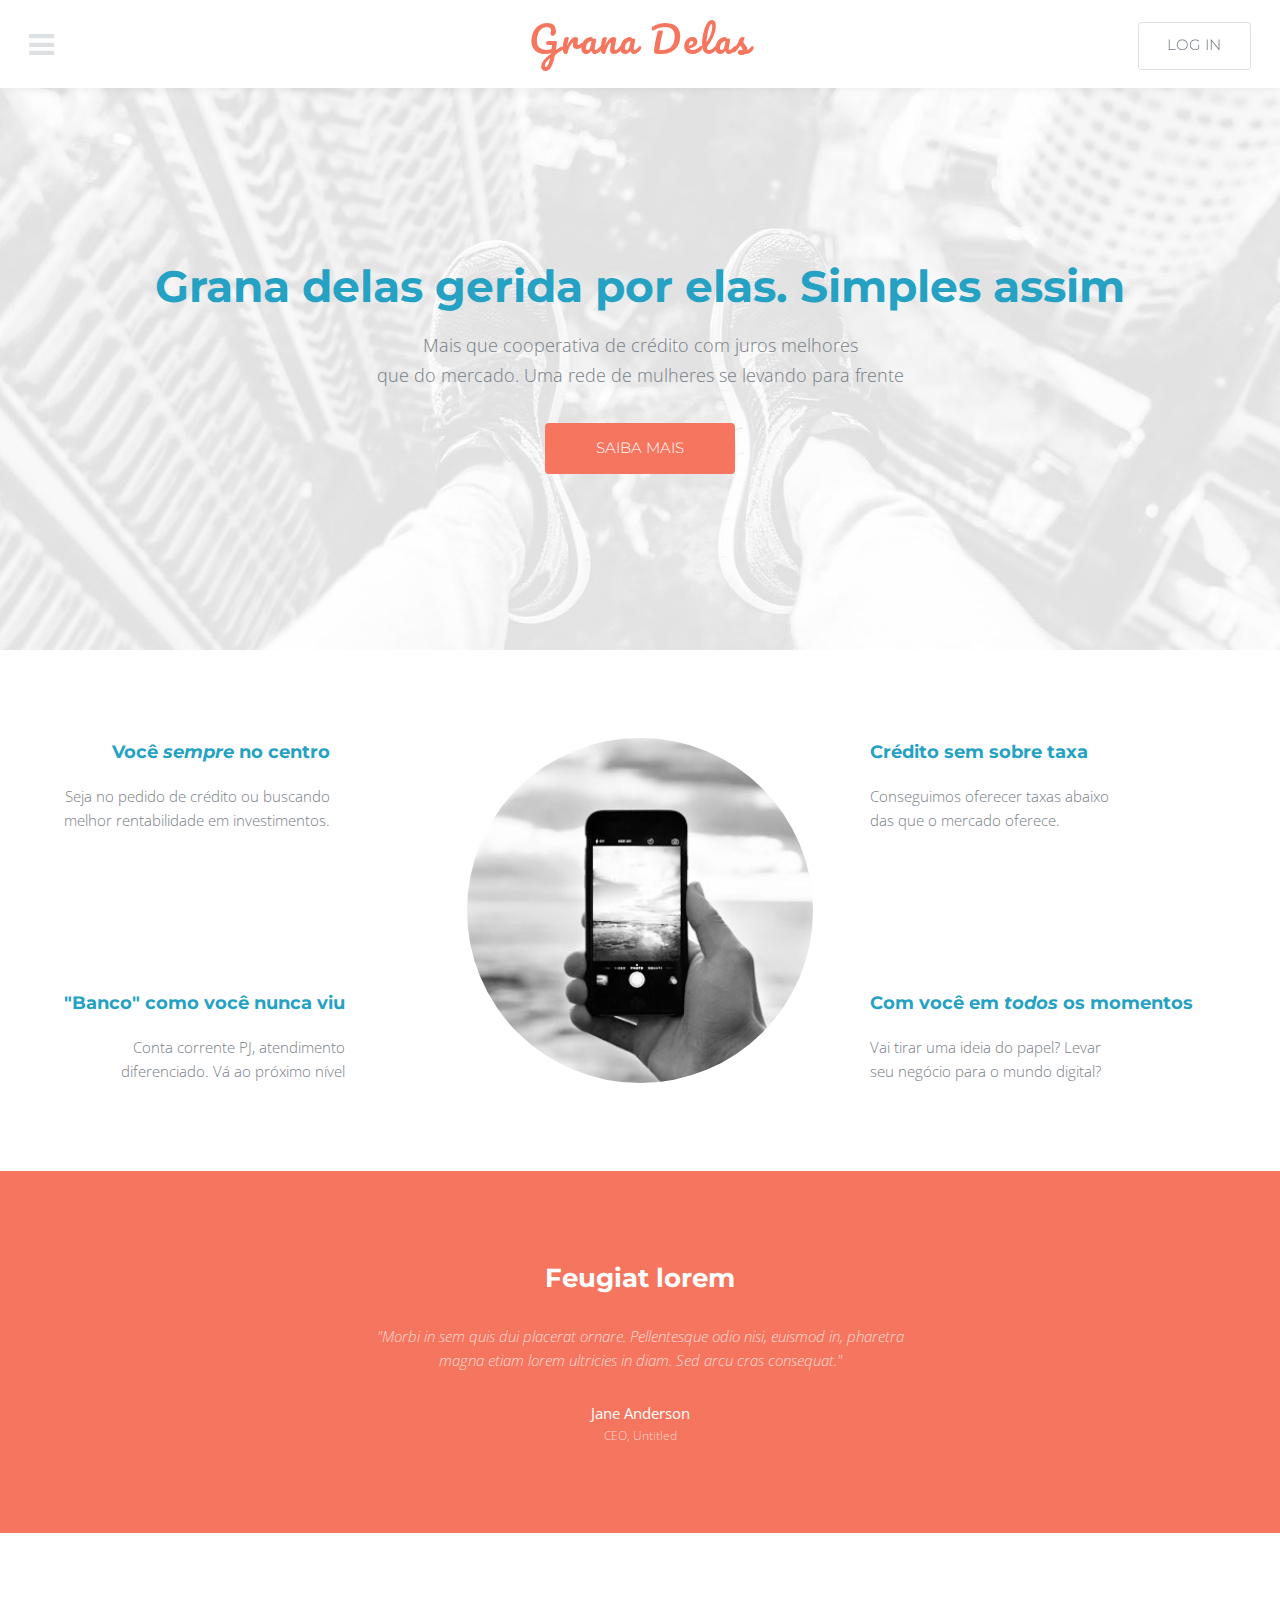
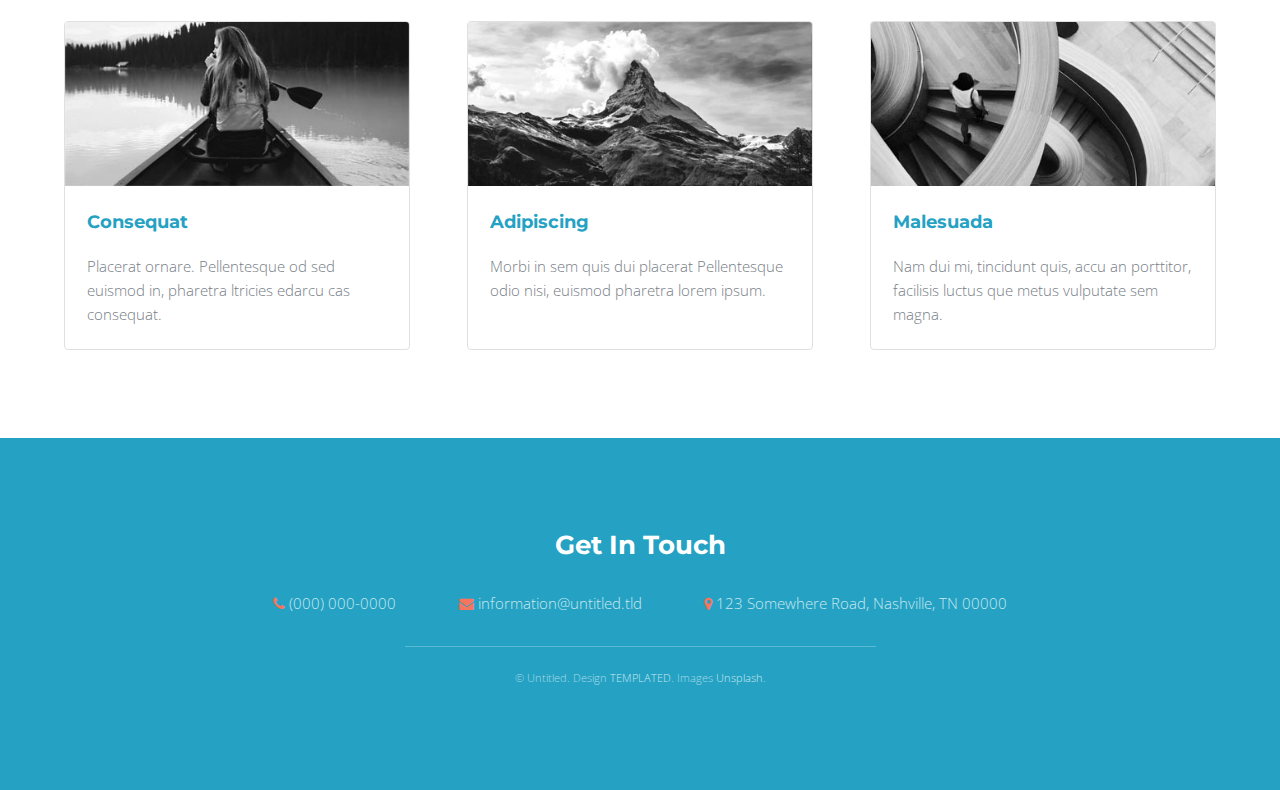
==== mega-hack-woman/index.html @ 1f2a8c7c "uup" ====
<!DOCTYPE HTML>
<!--
	Intensify by TEMPLATED
	templated.co @templatedco
	Released for free under the Creative Commons Attribution 3.0 license (templated.co/license)
-->
<html>
	<head>
		<title>Intensify by TEMPLATED</title>
		<meta charset="utf-8" />
		<meta name="viewport" content="width=device-width, initial-scale=1" />
		<link rel="stylesheet" href="assets/css/main.css" />
	</head>
	<body>

		<!-- Header -->
			<header id="header">
				<nav class="left">
					<a href="#menu"><span>Menu</span></a>
				</nav>
				<a href="index.html" class="logo">Grana Delas</a>
				<nav class="right">
					<a href="#" class="button alt">Log in</a>
				</nav>
			</header>

		<!-- Menu -->
			<nav id="menu">
				<ul class="links">
					<li><a href="index.html">Home</a></li>
					<li><a href="generic.html">Generic</a></li>
					<li><a href="elements.html">Elements</a></li>
				</ul>
				<ul class="actions vertical">
					<li><a href="#" class="button fit">Login</a></li>
				</ul>
			</nav>

		<!-- Banner -->
			<section id="banner">
				<div class="content">
					<h1>Grana delas gerida por elas. Simples assim</h1>
					<p>Mais que cooperativa de crédito com juros melhores<br />que do mercado. Uma rede de mulheres se levando para frente</p>
					<ul class="actions">
						<li><a href="#one" class="button scrolly">Saiba Mais</a></li>
					</ul>
				</div>
			</section>

		<!-- One -->
			<section id="one" class="wrapper">
				<div class="inner flex flex-3">
					<div class="flex-item left">
						<div>
							<h3>Você <i>sempre</i> no centro</h3>
							<p>Seja no pedido de crédito ou buscando<br />melhor rentabilidade em investimentos.</p>
						</div>
						<div>
							<h3>"Banco" como você nunca viu</h3>
							<p>Conta corrente PJ, atendimento  <br />diferenciado. Vá ao próximo nível</p>
						</div>
					</div>
					<div class="flex-item image fit round">
						<img src="images/pic01.jpg" alt="" />
					</div>
					<div class="flex-item right">
						<div>
							<h3>Crédito sem sobre taxa</h3>
							<p>Conseguimos oferecer taxas abaixo<br /> das que o mercado oferece.</p>
						</div>
						<div>
							<h3>Com você em <i>todos</i> os momentos</h3>
							<p>Vai tirar uma ideia do papel? Levar<br />seu negócio para o mundo digital?</p>
						</div>
					</div>
				</div>
			</section>

		<!-- Two -->
			<section id="two" class="wrapper style1 special">
				<div class="inner">
					<h2>Feugiat lorem</h2>
					<figure>
					    <blockquote>
					        "Morbi in sem quis dui placerat ornare. Pellentesque odio nisi, euismod in, pharetra<br /> magna etiam lorem ultricies in diam. Sed arcu cras consequat."
					    </blockquote>
					    <footer>
					        <cite class="author">Jane Anderson</cite>
					        <cite class="company">CEO, Untitled</cite>
					    </footer>
					</figure>
				</div>
			</section>

		<!-- Three -->
			<section id="three" class="wrapper">
				<div class="inner flex flex-3">
					<div class="flex-item box">
						<div class="image fit">
							<img src="images/pic02.jpg" alt="" />
						</div>
						<div class="content">
							<h3>Consequat</h3>
							<p>Placerat ornare. Pellentesque od sed euismod in, pharetra ltricies edarcu cas consequat.</p>
						</div>
					</div>
					<div class="flex-item box">
						<div class="image fit">
							<img src="images/pic03.jpg" alt="" />
						</div>
						<div class="content">
							<h3>Adipiscing</h3>
							<p>Morbi in sem quis dui placerat Pellentesque odio nisi, euismod pharetra lorem ipsum.</p>
						</div>
					</div>
					<div class="flex-item box">
						<div class="image fit">
							<img src="images/pic04.jpg" alt="" />
						</div>
						<div class="content">
							<h3>Malesuada</h3>
							<p>Nam dui mi, tincidunt quis, accu an porttitor, facilisis luctus que metus vulputate sem magna.</p>
						</div>
					</div>
				</div>
			</section>

		<!-- Footer -->
			<footer id="footer">
				<div class="inner">
					<h2>Get In Touch</h2>
					<ul class="actions">
						<li><span class="icon fa-phone"></span> <a href="#">(000) 000-0000</a></li>
						<li><span class="icon fa-envelope"></span> <a href="#">information@untitled.tld</a></li>
						<li><span class="icon fa-map-marker"></span> 123 Somewhere Road, Nashville, TN 00000</li>
					</ul>
				</div>
				<div class="copyright">
					&copy; Untitled. Design <a href="https://templated.co">TEMPLATED</a>. Images <a href="https://unsplash.com">Unsplash</a>.
				</div>
			</footer>

		<!-- Scripts -->
			<script src="assets/js/jquery.min.js"></script>
			<script src="assets/js/jquery.scrolly.min.js"></script>
			<script src="assets/js/skel.min.js"></script>
			<script src="assets/js/util.js"></script>
			<script src="assets/js/main.js"></script>

	</body>
</html>
---- mega-hack-woman/assets/css/main.css ----
@charset "UTF-8";
@import url(font-awesome.min.css);
@import "https://fonts.googleapis.com/css?family=Montserrat:700|Open+Sans:300,400|Pacifico";

/*
	Intensify by TEMPLATED
	templated.co @templatedco
	Released for free under the Creative Commons Attribution 3.0 license (templated.co/license)
*/

/* Reset */

	html, body, div, span, applet, object, iframe, h1, h2, h3, h4, h5, h6, p, blockquote, pre, a, abbr, acronym, address, big, cite, code, del, dfn, em, img, ins, kbd, q, s, samp, small, strike, strong, sub, sup, tt, var, b, u, i, center, dl, dt, dd, ol, ul, li, fieldset, form, label, legend, table, caption, tbody, tfoot, thead, tr, th, td, article, aside, canvas, details, embed, figure, figcaption, footer, header, hgroup, menu, nav, output, ruby, section, summary, time, mark, audio, video {
		margin: 0;
		padding: 0;
		border: 0;
		font-size: 100%;
		font: inherit;
		vertical-align: baseline;
	}

	article, aside, details, figcaption, figure, footer, header, hgroup, menu, nav, section {
		display: block;
	}

	body {
		line-height: 1;
	}

	ol, ul {
		list-style: none;
	}

	blockquote, q {
		quotes: none;
	}

	blockquote:before, blockquote:after, q:before, q:after {
		content: '';
		content: none;
	}

	table {
		border-collapse: collapse;
		border-spacing: 0;
	}

	body {
		-webkit-text-size-adjust: none;
	}

/* Box Model */

	*, *:before, *:after {
		-moz-box-sizing: border-box;
		-webkit-box-sizing: border-box;
		box-sizing: border-box;
	}

/* Containers */

	.container {
		margin-left: auto;
		margin-right: auto;
	}

	.container.\31 25\25 {
		width: 100%;
		max-width: 100em;
		min-width: 80em;
	}

	.container.\37 5\25 {
		width: 60em;
	}

	.container.\35 0\25 {
		width: 40em;
	}

	.container.\32 5\25 {
		width: 20em;
	}

	.container {
		width: 80em;
	}

	@media screen and (max-width: 1680px) {

		.container.\31 25\25 {
			width: 100%;
			max-width: 100em;
			min-width: 80em;
		}

		.container.\37 5\25 {
			width: 60em;
		}

		.container.\35 0\25 {
			width: 40em;
		}

		.container.\32 5\25 {
			width: 20em;
		}

		.container {
			width: 80em;
		}

	}

	@media screen and (max-width: 1280px) {

		.container.\31 25\25 {
			width: 100%;
			max-width: 81.25em;
			min-width: 65em;
		}

		.container.\37 5\25 {
			width: 48.75em;
		}

		.container.\35 0\25 {
			width: 32.5em;
		}

		.container.\32 5\25 {
			width: 16.25em;
		}

		.container {
			width: 65em;
		}

	}

	@media screen and (max-width: 980px) {

		.container.\31 25\25 {
			width: 100%;
			max-width: 112.5%;
			min-width: 90%;
		}

		.container.\37 5\25 {
			width: 67.5%;
		}

		.container.\35 0\25 {
			width: 45%;
		}

		.container.\32 5\25 {
			width: 22.5%;
		}

		.container {
			width: 90%;
		}

	}

	@media screen and (max-width: 736px) {

		.container.\31 25\25 {
			width: 100%;
			max-width: 112.5%;
			min-width: 90%;
		}

		.container.\37 5\25 {
			width: 67.5%;
		}

		.container.\35 0\25 {
			width: 45%;
		}

		.container.\32 5\25 {
			width: 22.5%;
		}

		.container {
			width: 90% !important;
		}

	}

	@media screen and (max-width: 480px) {

		.container.\31 25\25 {
			width: 100%;
			max-width: 112.5%;
			min-width: 90%;
		}

		.container.\37 5\25 {
			width: 67.5%;
		}

		.container.\35 0\25 {
			width: 45%;
		}

		.container.\32 5\25 {
			width: 22.5%;
		}

		.container {
			width: 90% !important;
		}

	}

/* Grid */

	.row {
		border-bottom: solid 1px transparent;
		-moz-box-sizing: border-box;
		-webkit-box-sizing: border-box;
		box-sizing: border-box;
	}

	.row > * {
		float: left;
		-moz-box-sizing: border-box;
		-webkit-box-sizing: border-box;
		box-sizing: border-box;
	}

	.row:after, .row:before {
		content: '';
		display: block;
		clear: both;
		height: 0;
	}

	.row.uniform > * > :first-child {
		margin-top: 0;
	}

	.row.uniform > * > :last-child {
		margin-bottom: 0;
	}

	.row.\30 \25 > * {
		padding: 0 0 0 0em;
	}

	.row.\30 \25 {
		margin: 0 0 -1px 0em;
	}

	.row.uniform.\30 \25 > * {
		padding: 0em 0 0 0em;
	}

	.row.uniform.\30 \25 {
		margin: 0em 0 -1px 0em;
	}

	.row > * {
		padding: 0 0 0 2em;
	}

	.row {
		margin: 0 0 -1px -2em;
	}

	.row.uniform > * {
		padding: 2em 0 0 2em;
	}

	.row.uniform {
		margin: -2em 0 -1px -2em;
	}

	.row.\32 00\25 > * {
		padding: 0 0 0 4em;
	}

	.row.\32 00\25 {
		margin: 0 0 -1px -4em;
	}

	.row.uniform.\32 00\25 > * {
		padding: 4em 0 0 4em;
	}

	.row.uniform.\32 00\25 {
		margin: -4em 0 -1px -4em;
	}

	.row.\31 50\25 > * {
		padding: 0 0 0 3em;
	}

	.row.\31 50\25 {
		margin: 0 0 -1px -3em;
	}

	.row.uniform.\31 50\25 > * {
		padding: 3em 0 0 3em;
	}

	.row.uniform.\31 50\25 {
		margin: -3em 0 -1px -3em;
	}

	.row.\35 0\25 > * {
		padding: 0 0 0 1em;
	}

	.row.\35 0\25 {
		margin: 0 0 -1px -1em;
	}

	.row.uniform.\35 0\25 > * {
		padding: 1em 0 0 1em;
	}

	.row.uniform.\35 0\25 {
		margin: -1em 0 -1px -1em;
	}

	.row.\32 5\25 > * {
		padding: 0 0 0 0.5em;
	}

	.row.\32 5\25 {
		margin: 0 0 -1px -0.5em;
	}

	.row.uniform.\32 5\25 > * {
		padding: 0.5em 0 0 0.5em;
	}

	.row.uniform.\32 5\25 {
		margin: -0.5em 0 -1px -0.5em;
	}

	.\31 2u, .\31 2u\24 {
		width: 100%;
		clear: none;
		margin-left: 0;
	}

	.\31 1u, .\31 1u\24 {
		width: 91.6666666667%;
		clear: none;
		margin-left: 0;
	}

	.\31 0u, .\31 0u\24 {
		width: 83.3333333333%;
		clear: none;
		margin-left: 0;
	}

	.\39 u, .\39 u\24 {
		width: 75%;
		clear: none;
		margin-left: 0;
	}

	.\38 u, .\38 u\24 {
		width: 66.6666666667%;
		clear: none;
		margin-left: 0;
	}

	.\37 u, .\37 u\24 {
		width: 58.3333333333%;
		clear: none;
		margin-left: 0;
	}

	.\36 u, .\36 u\24 {
		width: 50%;
		clear: none;
		margin-left: 0;
	}

	.\35 u, .\35 u\24 {
		width: 41.6666666667%;
		clear: none;
		margin-left: 0;
	}

	.\34 u, .\34 u\24 {
		width: 33.3333333333%;
		clear: none;
		margin-left: 0;
	}

	.\33 u, .\33 u\24 {
		width: 25%;
		clear: none;
		margin-left: 0;
	}

	.\32 u, .\32 u\24 {
		width: 16.6666666667%;
		clear: none;
		margin-left: 0;
	}

	.\31 u, .\31 u\24 {
		width: 8.3333333333%;
		clear: none;
		margin-left: 0;
	}

	.\31 2u\24 + *,
	.\31 1u\24 + *,
	.\31 0u\24 + *,
	.\39 u\24 + *,
	.\38 u\24 + *,
	.\37 u\24 + *,
	.\36 u\24 + *,
	.\35 u\24 + *,
	.\34 u\24 + *,
	.\33 u\24 + *,
	.\32 u\24 + *,
	.\31 u\24 + * {
		clear: left;
	}

	.\-11u {
		margin-left: 91.66667%;
	}

	.\-10u {
		margin-left: 83.33333%;
	}

	.\-9u {
		margin-left: 75%;
	}

	.\-8u {
		margin-left: 66.66667%;
	}

	.\-7u {
		margin-left: 58.33333%;
	}

	.\-6u {
		margin-left: 50%;
	}

	.\-5u {
		margin-left: 41.66667%;
	}

	.\-4u {
		margin-left: 33.33333%;
	}

	.\-3u {
		margin-left: 25%;
	}

	.\-2u {
		margin-left: 16.66667%;
	}

	.\-1u {
		margin-left: 8.33333%;
	}

	@media screen and (max-width: 1680px) {

		.row > * {
			padding: 0 0 0 2em;
		}

		.row {
			margin: 0 0 -1px -2em;
		}

		.row.uniform > * {
			padding: 2em 0 0 2em;
		}

		.row.uniform {
			margin: -2em 0 -1px -2em;
		}

		.row.\32 00\25 > * {
			padding: 0 0 0 4em;
		}

		.row.\32 00\25 {
			margin: 0 0 -1px -4em;
		}

		.row.uniform.\32 00\25 > * {
			padding: 4em 0 0 4em;
		}

		.row.uniform.\32 00\25 {
			margin: -4em 0 -1px -4em;
		}

		.row.\31 50\25 > * {
			padding: 0 0 0 3em;
		}

		.row.\31 50\25 {
			margin: 0 0 -1px -3em;
		}

		.row.uniform.\31 50\25 > * {
			padding: 3em 0 0 3em;
		}

		.row.uniform.\31 50\25 {
			margin: -3em 0 -1px -3em;
		}

		.row.\35 0\25 > * {
			padding: 0 0 0 1em;
		}

		.row.\35 0\25 {
			margin: 0 0 -1px -1em;
		}

		.row.uniform.\35 0\25 > * {
			padding: 1em 0 0 1em;
		}

		.row.uniform.\35 0\25 {
			margin: -1em 0 -1px -1em;
		}

		.row.\32 5\25 > * {
			padding: 0 0 0 0.5em;
		}

		.row.\32 5\25 {
			margin: 0 0 -1px -0.5em;
		}

		.row.uniform.\32 5\25 > * {
			padding: 0.5em 0 0 0.5em;
		}

		.row.uniform.\32 5\25 {
			margin: -0.5em 0 -1px -0.5em;
		}

		.\31 2u\28xlarge\29, .\31 2u\24\28xlarge\29 {
			width: 100%;
			clear: none;
			margin-left: 0;
		}

		.\31 1u\28xlarge\29, .\31 1u\24\28xlarge\29 {
			width: 91.6666666667%;
			clear: none;
			margin-left: 0;
		}

		.\31 0u\28xlarge\29, .\31 0u\24\28xlarge\29 {
			width: 83.3333333333%;
			clear: none;
			margin-left: 0;
		}

		.\39 u\28xlarge\29, .\39 u\24\28xlarge\29 {
			width: 75%;
			clear: none;
			margin-left: 0;
		}

		.\38 u\28xlarge\29, .\38 u\24\28xlarge\29 {
			width: 66.6666666667%;
			clear: none;
			margin-left: 0;
		}

		.\37 u\28xlarge\29, .\37 u\24\28xlarge\29 {
			width: 58.3333333333%;
			clear: none;
			margin-left: 0;
		}

		.\36 u\28xlarge\29, .\36 u\24\28xlarge\29 {
			width: 50%;
			clear: none;
			margin-left: 0;
		}

		.\35 u\28xlarge\29, .\35 u\24\28xlarge\29 {
			width: 41.6666666667%;
			clear: none;
			margin-left: 0;
		}

		.\34 u\28xlarge\29, .\34 u\24\28xlarge\29 {
			width: 33.3333333333%;
			clear: none;
			margin-left: 0;
		}

		.\33 u\28xlarge\29, .\33 u\24\28xlarge\29 {
			width: 25%;
			clear: none;
			margin-left: 0;
		}

		.\32 u\28xlarge\29, .\32 u\24\28xlarge\29 {
			width: 16.6666666667%;
			clear: none;
			margin-left: 0;
		}

		.\31 u\28xlarge\29, .\31 u\24\28xlarge\29 {
			width: 8.3333333333%;
			clear: none;
			margin-left: 0;
		}

		.\31 2u\24\28xlarge\29 + *,
		.\31 1u\24\28xlarge\29 + *,
		.\31 0u\24\28xlarge\29 + *,
		.\39 u\24\28xlarge\29 + *,
		.\38 u\24\28xlarge\29 + *,
		.\37 u\24\28xlarge\29 + *,
		.\36 u\24\28xlarge\29 + *,
		.\35 u\24\28xlarge\29 + *,
		.\34 u\24\28xlarge\29 + *,
		.\33 u\24\28xlarge\29 + *,
		.\32 u\24\28xlarge\29 + *,
		.\31 u\24\28xlarge\29 + * {
			clear: left;
		}

		.\-11u\28xlarge\29 {
			margin-left: 91.66667%;
		}

		.\-10u\28xlarge\29 {
			margin-left: 83.33333%;
		}

		.\-9u\28xlarge\29 {
			margin-left: 75%;
		}

		.\-8u\28xlarge\29 {
			margin-left: 66.66667%;
		}

		.\-7u\28xlarge\29 {
			margin-left: 58.33333%;
		}

		.\-6u\28xlarge\29 {
			margin-left: 50%;
		}

		.\-5u\28xlarge\29 {
			margin-left: 41.66667%;
		}

		.\-4u\28xlarge\29 {
			margin-left: 33.33333%;
		}

		.\-3u\28xlarge\29 {
			margin-left: 25%;
		}

		.\-2u\28xlarge\29 {
			margin-left: 16.66667%;
		}

		.\-1u\28xlarge\29 {
			margin-left: 8.33333%;
		}

	}

	@media screen and (max-width: 1280px) {

		.row > * {
			padding: 0 0 0 1.5em;
		}

		.row {
			margin: 0 0 -1px -1.5em;
		}

		.row.uniform > * {
			padding: 1.5em 0 0 1.5em;
		}

		.row.uniform {
			margin: -1.5em 0 -1px -1.5em;
		}

		.row.\32 00\25 > * {
			padding: 0 0 0 3em;
		}

		.row.\32 00\25 {
			margin: 0 0 -1px -3em;
		}

		.row.uniform.\32 00\25 > * {
			padding: 3em 0 0 3em;
		}

		.row.uniform.\32 00\25 {
			margin: -3em 0 -1px -3em;
		}

		.row.\31 50\25 > * {
			padding: 0 0 0 2.25em;
		}

		.row.\31 50\25 {
			margin: 0 0 -1px -2.25em;
		}

		.row.uniform.\31 50\25 > * {
			padding: 2.25em 0 0 2.25em;
		}

		.row.uniform.\31 50\25 {
			margin: -2.25em 0 -1px -2.25em;
		}

		.row.\35 0\25 > * {
			padding: 0 0 0 0.75em;
		}

		.row.\35 0\25 {
			margin: 0 0 -1px -0.75em;
		}

		.row.uniform.\35 0\25 > * {
			padding: 0.75em 0 0 0.75em;
		}

		.row.uniform.\35 0\25 {
			margin: -0.75em 0 -1px -0.75em;
		}

		.row.\32 5\25 > * {
			padding: 0 0 0 0.375em;
		}

		.row.\32 5\25 {
			margin: 0 0 -1px -0.375em;
		}

		.row.uniform.\32 5\25 > * {
			padding: 0.375em 0 0 0.375em;
		}

		.row.uniform.\32 5\25 {
			margin: -0.375em 0 -1px -0.375em;
		}

		.\31 2u\28large\29, .\31 2u\24\28large\29 {
			width: 100%;
			clear: none;
			margin-left: 0;
		}

		.\31 1u\28large\29, .\31 1u\24\28large\29 {
			width: 91.6666666667%;
			clear: none;
			margin-left: 0;
		}

		.\31 0u\28large\29, .\31 0u\24\28large\29 {
			width: 83.3333333333%;
			clear: none;
			margin-left: 0;
		}

		.\39 u\28large\29, .\39 u\24\28large\29 {
			width: 75%;
			clear: none;
			margin-left: 0;
		}

		.\38 u\28large\29, .\38 u\24\28large\29 {
			width: 66.6666666667%;
			clear: none;
			margin-left: 0;
		}

		.\37 u\28large\29, .\37 u\24\28large\29 {
			width: 58.3333333333%;
			clear: none;
			margin-left: 0;
		}

		.\36 u\28large\29, .\36 u\24\28large\29 {
			width: 50%;
			clear: none;
			margin-left: 0;
		}

		.\35 u\28large\29, .\35 u\24\28large\29 {
			width: 41.6666666667%;
			clear: none;
			margin-left: 0;
		}

		.\34 u\28large\29, .\34 u\24\28large\29 {
			width: 33.3333333333%;
			clear: none;
			margin-left: 0;
		}

		.\33 u\28large\29, .\33 u\24\28large\29 {
			width: 25%;
			clear: none;
			margin-left: 0;
		}

		.\32 u\28large\29, .\32 u\24\28large\29 {
			width: 16.6666666667%;
			clear: none;
			margin-left: 0;
		}

		.\31 u\28large\29, .\31 u\24\28large\29 {
			width: 8.3333333333%;
			clear: none;
			margin-left: 0;
		}

		.\31 2u\24\28large\29 + *,
		.\31 1u\24\28large\29 + *,
		.\31 0u\24\28large\29 + *,
		.\39 u\24\28large\29 + *,
		.\38 u\24\28large\29 + *,
		.\37 u\24\28large\29 + *,
		.\36 u\24\28large\29 + *,
		.\35 u\24\28large\29 + *,
		.\34 u\24\28large\29 + *,
		.\33 u\24\28large\29 + *,
		.\32 u\24\28large\29 + *,
		.\31 u\24\28large\29 + * {
			clear: left;
		}

		.\-11u\28large\29 {
			margin-left: 91.66667%;
		}

		.\-10u\28large\29 {
			margin-left: 83.33333%;
		}

		.\-9u\28large\29 {
			margin-left: 75%;
		}

		.\-8u\28large\29 {
			margin-left: 66.66667%;
		}

		.\-7u\28large\29 {
			margin-left: 58.33333%;
		}

		.\-6u\28large\29 {
			margin-left: 50%;
		}

		.\-5u\28large\29 {
			margin-left: 41.66667%;
		}

		.\-4u\28large\29 {
			margin-left: 33.33333%;
		}

		.\-3u\28large\29 {
			margin-left: 25%;
		}

		.\-2u\28large\29 {
			margin-left: 16.66667%;
		}

		.\-1u\28large\29 {
			margin-left: 8.33333%;
		}

	}

	@media screen and (max-width: 980px) {

		.row > * {
			padding: 0 0 0 1.5em;
		}

		.row {
			margin: 0 0 -1px -1.5em;
		}

		.row.uniform > * {
			padding: 1.5em 0 0 1.5em;
		}

		.row.uniform {
			margin: -1.5em 0 -1px -1.5em;
		}

		.row.\32 00\25 > * {
			padding: 0 0 0 3em;
		}

		.row.\32 00\25 {
			margin: 0 0 -1px -3em;
		}

		.row.uniform.\32 00\25 > * {
			padding: 3em 0 0 3em;
		}

		.row.uniform.\32 00\25 {
			margin: -3em 0 -1px -3em;
		}

		.row.\31 50\25 > * {
			padding: 0 0 0 2.25em;
		}

		.row.\31 50\25 {
			margin: 0 0 -1px -2.25em;
		}

		.row.uniform.\31 50\25 > * {
			padding: 2.25em 0 0 2.25em;
		}

		.row.uniform.\31 50\25 {
			margin: -2.25em 0 -1px -2.25em;
		}

		.row.\35 0\25 > * {
			padding: 0 0 0 0.75em;
		}

		.row.\35 0\25 {
			margin: 0 0 -1px -0.75em;
		}

		.row.uniform.\35 0\25 > * {
			padding: 0.75em 0 0 0.75em;
		}

		.row.uniform.\35 0\25 {
			margin: -0.75em 0 -1px -0.75em;
		}

		.row.\32 5\25 > * {
			padding: 0 0 0 0.375em;
		}

		.row.\32 5\25 {
			margin: 0 0 -1px -0.375em;
		}

		.row.uniform.\32 5\25 > * {
			padding: 0.375em 0 0 0.375em;
		}

		.row.uniform.\32 5\25 {
			margin: -0.375em 0 -1px -0.375em;
		}

		.\31 2u\28medium\29, .\31 2u\24\28medium\29 {
			width: 100%;
			clear: none;
			margin-left: 0;
		}

		.\31 1u\28medium\29, .\31 1u\24\28medium\29 {
			width: 91.6666666667%;
			clear: none;
			margin-left: 0;
		}

		.\31 0u\28medium\29, .\31 0u\24\28medium\29 {
			width: 83.3333333333%;
			clear: none;
			margin-left: 0;
		}

		.\39 u\28medium\29, .\39 u\24\28medium\29 {
			width: 75%;
			clear: none;
			margin-left: 0;
		}

		.\38 u\28medium\29, .\38 u\24\28medium\29 {
			width: 66.6666666667%;
			clear: none;
			margin-left: 0;
		}

		.\37 u\28medium\29, .\37 u\24\28medium\29 {
			width: 58.3333333333%;
			clear: none;
			margin-left: 0;
		}

		.\36 u\28medium\29, .\36 u\24\28medium\29 {
			width: 50%;
			clear: none;
			margin-left: 0;
		}

		.\35 u\28medium\29, .\35 u\24\28medium\29 {
			width: 41.6666666667%;
			clear: none;
			margin-left: 0;
		}

		.\34 u\28medium\29, .\34 u\24\28medium\29 {
			width: 33.3333333333%;
			clear: none;
			margin-left: 0;
		}

		.\33 u\28medium\29, .\33 u\24\28medium\29 {
			width: 25%;
			clear: none;
			margin-left: 0;
		}

		.\32 u\28medium\29, .\32 u\24\28medium\29 {
			width: 16.6666666667%;
			clear: none;
			margin-left: 0;
		}

		.\31 u\28medium\29, .\31 u\24\28medium\29 {
			width: 8.3333333333%;
			clear: none;
			margin-left: 0;
		}

		.\31 2u\24\28medium\29 + *,
		.\31 1u\24\28medium\29 + *,
		.\31 0u\24\28medium\29 + *,
		.\39 u\24\28medium\29 + *,
		.\38 u\24\28medium\29 + *,
		.\37 u\24\28medium\29 + *,
		.\36 u\24\28medium\29 + *,
		.\35 u\24\28medium\29 + *,
		.\34 u\24\28medium\29 + *,
		.\33 u\24\28medium\29 + *,
		.\32 u\24\28medium\29 + *,
		.\31 u\24\28medium\29 + * {
			clear: left;
		}

		.\-11u\28medium\29 {
			margin-left: 91.66667%;
		}

		.\-10u\28medium\29 {
			margin-left: 83.33333%;
		}

		.\-9u\28medium\29 {
			margin-left: 75%;
		}

		.\-8u\28medium\29 {
			margin-left: 66.66667%;
		}

		.\-7u\28medium\29 {
			margin-left: 58.33333%;
		}

		.\-6u\28medium\29 {
			margin-left: 50%;
		}

		.\-5u\28medium\29 {
			margin-left: 41.66667%;
		}

		.\-4u\28medium\29 {
			margin-left: 33.33333%;
		}

		.\-3u\28medium\29 {
			margin-left: 25%;
		}

		.\-2u\28medium\29 {
			margin-left: 16.66667%;
		}

		.\-1u\28medium\29 {
			margin-left: 8.33333%;
		}

	}

	@media screen and (max-width: 736px) {

		.row > * {
			padding: 0 0 0 1.25em;
		}

		.row {
			margin: 0 0 -1px -1.25em;
		}

		.row.uniform > * {
			padding: 1.25em 0 0 1.25em;
		}

		.row.uniform {
			margin: -1.25em 0 -1px -1.25em;
		}

		.row.\32 00\25 > * {
			padding: 0 0 0 2.5em;
		}

		.row.\32 00\25 {
			margin: 0 0 -1px -2.5em;
		}

		.row.uniform.\32 00\25 > * {
			padding: 2.5em 0 0 2.5em;
		}

		.row.uniform.\32 00\25 {
			margin: -2.5em 0 -1px -2.5em;
		}

		.row.\31 50\25 > * {
			padding: 0 0 0 1.875em;
		}

		.row.\31 50\25 {
			margin: 0 0 -1px -1.875em;
		}

		.row.uniform.\31 50\25 > * {
			padding: 1.875em 0 0 1.875em;
		}

		.row.uniform.\31 50\25 {
			margin: -1.875em 0 -1px -1.875em;
		}

		.row.\35 0\25 > * {
			padding: 0 0 0 0.625em;
		}

		.row.\35 0\25 {
			margin: 0 0 -1px -0.625em;
		}

		.row.uniform.\35 0\25 > * {
			padding: 0.625em 0 0 0.625em;
		}

		.row.uniform.\35 0\25 {
			margin: -0.625em 0 -1px -0.625em;
		}

		.row.\32 5\25 > * {
			padding: 0 0 0 0.3125em;
		}

		.row.\32 5\25 {
			margin: 0 0 -1px -0.3125em;
		}

		.row.uniform.\32 5\25 > * {
			padding: 0.3125em 0 0 0.3125em;
		}

		.row.uniform.\32 5\25 {
			margin: -0.3125em 0 -1px -0.3125em;
		}

		.\31 2u\28small\29, .\31 2u\24\28small\29 {
			width: 100%;
			clear: none;
			margin-left: 0;
		}

		.\31 1u\28small\29, .\31 1u\24\28small\29 {
			width: 91.6666666667%;
			clear: none;
			margin-left: 0;
		}

		.\31 0u\28small\29, .\31 0u\24\28small\29 {
			width: 83.3333333333%;
			clear: none;
			margin-left: 0;
		}

		.\39 u\28small\29, .\39 u\24\28small\29 {
			width: 75%;
			clear: none;
			margin-left: 0;
		}

		.\38 u\28small\29, .\38 u\24\28small\29 {
			width: 66.6666666667%;
			clear: none;
			margin-left: 0;
		}

		.\37 u\28small\29, .\37 u\24\28small\29 {
			width: 58.3333333333%;
			clear: none;
			margin-left: 0;
		}

		.\36 u\28small\29, .\36 u\24\28small\29 {
			width: 50%;
			clear: none;
			margin-left: 0;
		}

		.\35 u\28small\29, .\35 u\24\28small\29 {
			width: 41.6666666667%;
			clear: none;
			margin-left: 0;
		}

		.\34 u\28small\29, .\34 u\24\28small\29 {
			width: 33.3333333333%;
			clear: none;
			margin-left: 0;
		}

		.\33 u\28small\29, .\33 u\24\28small\29 {
			width: 25%;
			clear: none;
			margin-left: 0;
		}

		.\32 u\28small\29, .\32 u\24\28small\29 {
			width: 16.6666666667%;
			clear: none;
			margin-left: 0;
		}

		.\31 u\28small\29, .\31 u\24\28small\29 {
			width: 8.3333333333%;
			clear: none;
			margin-left: 0;
		}

		.\31 2u\24\28small\29 + *,
		.\31 1u\24\28small\29 + *,
		.\31 0u\24\28small\29 + *,
		.\39 u\24\28small\29 + *,
		.\38 u\24\28small\29 + *,
		.\37 u\24\28small\29 + *,
		.\36 u\24\28small\29 + *,
		.\35 u\24\28small\29 + *,
		.\34 u\24\28small\29 + *,
		.\33 u\24\28small\29 + *,
		.\32 u\24\28small\29 + *,
		.\31 u\24\28small\29 + * {
			clear: left;
		}

		.\-11u\28small\29 {
			margin-left: 91.66667%;
		}

		.\-10u\28small\29 {
			margin-left: 83.33333%;
		}

		.\-9u\28small\29 {
			margin-left: 75%;
		}

		.\-8u\28small\29 {
			margin-left: 66.66667%;
		}

		.\-7u\28small\29 {
			margin-left: 58.33333%;
		}

		.\-6u\28small\29 {
			margin-left: 50%;
		}

		.\-5u\28small\29 {
			margin-left: 41.66667%;
		}

		.\-4u\28small\29 {
			margin-left: 33.33333%;
		}

		.\-3u\28small\29 {
			margin-left: 25%;
		}

		.\-2u\28small\29 {
			margin-left: 16.66667%;
		}

		.\-1u\28small\29 {
			margin-left: 8.33333%;
		}

	}

	@media screen and (max-width: 480px) {

		.row > * {
			padding: 0 0 0 1.25em;
		}

		.row {
			margin: 0 0 -1px -1.25em;
		}

		.row.uniform > * {
			padding: 1.25em 0 0 1.25em;
		}

		.row.uniform {
			margin: -1.25em 0 -1px -1.25em;
		}

		.row.\32 00\25 > * {
			padding: 0 0 0 2.5em;
		}

		.row.\32 00\25 {
			margin: 0 0 -1px -2.5em;
		}

		.row.uniform.\32 00\25 > * {
			padding: 2.5em 0 0 2.5em;
		}

		.row.uniform.\32 00\25 {
			margin: -2.5em 0 -1px -2.5em;
		}

		.row.\31 50\25 > * {
			padding: 0 0 0 1.875em;
		}

		.row.\31 50\25 {
			margin: 0 0 -1px -1.875em;
		}

		.row.uniform.\31 50\25 > * {
			padding: 1.875em 0 0 1.875em;
		}

		.row.uniform.\31 50\25 {
			margin: -1.875em 0 -1px -1.875em;
		}

		.row.\35 0\25 > * {
			padding: 0 0 0 0.625em;
		}

		.row.\35 0\25 {
			margin: 0 0 -1px -0.625em;
		}

		.row.uniform.\35 0\25 > * {
			padding: 0.625em 0 0 0.625em;
		}

		.row.uniform.\35 0\25 {
			margin: -0.625em 0 -1px -0.625em;
		}

		.row.\32 5\25 > * {
			padding: 0 0 0 0.3125em;
		}

		.row.\32 5\25 {
			margin: 0 0 -1px -0.3125em;
		}

		.row.uniform.\32 5\25 > * {
			padding: 0.3125em 0 0 0.3125em;
		}

		.row.uniform.\32 5\25 {
			margin: -0.3125em 0 -1px -0.3125em;
		}

		.\31 2u\28xsmall\29, .\31 2u\24\28xsmall\29 {
			width: 100%;
			clear: none;
			margin-left: 0;
		}

		.\31 1u\28xsmall\29, .\31 1u\24\28xsmall\29 {
			width: 91.6666666667%;
			clear: none;
			margin-left: 0;
		}

		.\31 0u\28xsmall\29, .\31 0u\24\28xsmall\29 {
			width: 83.3333333333%;
			clear: none;
			margin-left: 0;
		}

		.\39 u\28xsmall\29, .\39 u\24\28xsmall\29 {
			width: 75%;
			clear: none;
			margin-left: 0;
		}

		.\38 u\28xsmall\29, .\38 u\24\28xsmall\29 {
			width: 66.6666666667%;
			clear: none;
			margin-left: 0;
		}

		.\37 u\28xsmall\29, .\37 u\24\28xsmall\29 {
			width: 58.3333333333%;
			clear: none;
			margin-left: 0;
		}

		.\36 u\28xsmall\29, .\36 u\24\28xsmall\29 {
			width: 50%;
			clear: none;
			margin-left: 0;
		}

		.\35 u\28xsmall\29, .\35 u\24\28xsmall\29 {
			width: 41.6666666667%;
			clear: none;
			margin-left: 0;
		}

		.\34 u\28xsmall\29, .\34 u\24\28xsmall\29 {
			width: 33.3333333333%;
			clear: none;
			margin-left: 0;
		}

		.\33 u\28xsmall\29, .\33 u\24\28xsmall\29 {
			width: 25%;
			clear: none;
			margin-left: 0;
		}

		.\32 u\28xsmall\29, .\32 u\24\28xsmall\29 {
			width: 16.6666666667%;
			clear: none;
			margin-left: 0;
		}

		.\31 u\28xsmall\29, .\31 u\24\28xsmall\29 {
			width: 8.3333333333%;
			clear: none;
			margin-left: 0;
		}

		.\31 2u\24\28xsmall\29 + *,
		.\31 1u\24\28xsmall\29 + *,
		.\31 0u\24\28xsmall\29 + *,
		.\39 u\24\28xsmall\29 + *,
		.\38 u\24\28xsmall\29 + *,
		.\37 u\24\28xsmall\29 + *,
		.\36 u\24\28xsmall\29 + *,
		.\35 u\24\28xsmall\29 + *,
		.\34 u\24\28xsmall\29 + *,
		.\33 u\24\28xsmall\29 + *,
		.\32 u\24\28xsmall\29 + *,
		.\31 u\24\28xsmall\29 + * {
			clear: left;
		}

		.\-11u\28xsmall\29 {
			margin-left: 91.66667%;
		}

		.\-10u\28xsmall\29 {
			margin-left: 83.33333%;
		}

		.\-9u\28xsmall\29 {
			margin-left: 75%;
		}

		.\-8u\28xsmall\29 {
			margin-left: 66.66667%;
		}

		.\-7u\28xsmall\29 {
			margin-left: 58.33333%;
		}

		.\-6u\28xsmall\29 {
			margin-left: 50%;
		}

		.\-5u\28xsmall\29 {
			margin-left: 41.66667%;
		}

		.\-4u\28xsmall\29 {
			margin-left: 33.33333%;
		}

		.\-3u\28xsmall\29 {
			margin-left: 25%;
		}

		.\-2u\28xsmall\29 {
			margin-left: 16.66667%;
		}

		.\-1u\28xsmall\29 {
			margin-left: 8.33333%;
		}

	}

/* Basic */

	@-ms-viewport {
		width: device-width;
	}

	body {
		-ms-overflow-style: scrollbar;
	}

	@media screen and (max-width: 480px) {

		html, body {
			min-width: 320px;
		}

	}

	body {
		background: #fff;
	}

		body.is-loading *, body.is-loading *:before, body.is-loading *:after {
			-moz-animation: none !important;
			-webkit-animation: none !important;
			-ms-animation: none !important;
			animation: none !important;
			-moz-transition: none !important;
			-webkit-transition: none !important;
			-ms-transition: none !important;
			transition: none !important;
		}

	.inner {
		margin: 0 auto;
		max-width: 65em;
	}

		@media screen and (max-width: 1280px) {

			.inner {
				max-width: 90%;
			}

		}

		@media screen and (max-width: 980px) {

			.inner {
				max-width: 70%;
			}

		}

		@media screen and (max-width: 736px) {

			.inner {
				max-width: 85%;
			}

		}

/* Type */

	body, input, select, textarea {
		color: #767d85;
		font-family: "Open Sans", Arial, Helvetica, sans-serif;
		font-size: 13pt;
		font-weight: 300;
		line-height: 1.65;
	}

		@media screen and (max-width: 1680px) {

			body, input, select, textarea {
				font-size: 11pt;
			}

		}

		@media screen and (max-width: 1280px) {

			body, input, select, textarea {
				font-size: 11pt;
			}

		}

		@media screen and (max-width: 980px) {

			body, input, select, textarea {
				font-size: 12pt;
			}

		}

		@media screen and (max-width: 736px) {

			body, input, select, textarea {
				font-size: 12pt;
			}

		}

		@media screen and (max-width: 480px) {

			body, input, select, textarea {
				font-size: 12pt;
			}

		}

	a {
		color: #25a2c3;
		text-decoration: underline;
	}

		a:hover {
			text-decoration: none;
		}

	strong, b {
		color: #727a82;
		font-weight: 700;
	}

	em, i {
		font-style: italic;
	}

	p {
		margin: 0 0 2em 0;
	}

	h1, h2, h3, h4, h5, h6 {
		color: #727a82;
		font-weight: 700;
		font-family: "Montserrat", sans-serif;
		line-height: 1.5;
		margin: 0 0 1em 0;
	}

		h1 a, h2 a, h3 a, h4 a, h5 a, h6 a {
			color: inherit;
			text-decoration: none;
		}

	h1 {
		font-size: 2em;
		line-height: 1.3;
	}

	h2 {
		font-size: 1.75em;
	}

	h3 {
		font-size: 1.25em;
	}

	h4 {
		font-size: 1em;
	}

	h5 {
		font-size: 0.9em;
	}

	h6 {
		font-size: 0.7em;
	}

	sub {
		font-size: 0.8em;
		position: relative;
		top: 0.5em;
	}

	sup {
		font-size: 0.8em;
		position: relative;
		top: -0.5em;
	}

	blockquote {
		font-style: italic;
		margin: 0 0 2em 0;
	}

	cite {
		display: block;
	}

		cite.author {
			font-weight: 400;
		}

		cite.company {
			font-size: .8em;
		}

	figure {
		margin: 0 0 2em 0;
	}

	code {
		background: rgba(144, 144, 144, 0.075);
		border-radius: 4px;
		border: solid 1px #dee1e3;
		font-family: "Courier New", monospace;
		font-size: 0.9em;
		margin: 0 0.25em;
		padding: 0.25em 0.65em;
	}

	pre {
		-webkit-overflow-scrolling: touch;
		font-family: "Courier New", monospace;
		font-size: 0.9em;
		margin: 0 0 2em 0;
	}

		pre code {
			display: block;
			line-height: 1.75;
			padding: 1em 1.5em;
			overflow-x: auto;
		}

	hr {
		border: 0;
		border-bottom: solid 1px #dee1e3;
		margin: 2em 0;
	}

		hr.major {
			margin: 3em 0;
		}

	.align-left {
		text-align: left;
	}

	.align-center {
		text-align: center;
	}

	.align-right {
		text-align: right;
	}

/* Section/Article */

	section.special, article.special {
		text-align: center;
	}

	header p {
		color: #bbb;
		position: relative;
		margin: 0 0 1.5em 0;
	}

	header h1 + p {
		font-size: 1.25em;
		margin-top: -1em;
	}

	header h2 + p {
		font-size: 1.25em;
		margin-top: -1em;
	}

	header h3 + p {
		font-size: 1.1em;
		margin-top: -0.8em;
	}

	header h4 + p,
	header h5 + p,
	header h6 + p {
		font-size: 0.9em;
		margin-top: -0.6em;
	}

/* Form */

	form {
		margin: 0 0 2em 0;
	}

	label {
		color: #727a82;
		display: block;
		font-size: 0.9em;
		font-weight: 700;
		margin: 0 0 1em 0;
	}

	input[type="text"],
	input[type="password"],
	input[type="email"],
	input[type="tel"],
	select,
	textarea {
		-moz-appearance: none;
		-webkit-appearance: none;
		-ms-appearance: none;
		appearance: none;
		background: rgba(144, 144, 144, 0.075);
		border-radius: 4px;
		border: none;
		border: solid 1px #dee1e3;
		color: inherit;
		display: block;
		outline: 0;
		padding: 0 1em;
		text-decoration: none;
		width: 100%;
	}

		input[type="text"]:invalid,
		input[type="password"]:invalid,
		input[type="email"]:invalid,
		input[type="tel"]:invalid,
		select:invalid,
		textarea:invalid {
			box-shadow: none;
		}

		input[type="text"]:focus,
		input[type="password"]:focus,
		input[type="email"]:focus,
		input[type="tel"]:focus,
		select:focus,
		textarea:focus {
			border-color: #25a2c3;
			box-shadow: 0 0 0 1px #25a2c3;
		}

	.select-wrapper {
		text-decoration: none;
		display: block;
		position: relative;
	}

		.select-wrapper:before {
			content: "";
			-moz-osx-font-smoothing: grayscale;
			-webkit-font-smoothing: antialiased;
			font-family: FontAwesome;
			font-style: normal;
			font-weight: normal;
			text-transform: none !important;
		}

		.select-wrapper:before {
			color: #dee1e3;
			display: block;
			height: 2.75em;
			line-height: 2.75em;
			pointer-events: none;
			position: absolute;
			right: 0;
			text-align: center;
			top: 0;
			width: 2.75em;
		}

		.select-wrapper select::-ms-expand {
			display: none;
		}

	input[type="text"],
	input[type="password"],
	input[type="email"],
	select {
		height: 3.5em;
		line-height: 3.5em;
	}

	textarea {
		padding: 0.75em 1em;
	}

	input[type="checkbox"],
	input[type="radio"] {
		-moz-appearance: none;
		-webkit-appearance: none;
		-ms-appearance: none;
		appearance: none;
		display: block;
		float: left;
		margin-right: -2em;
		opacity: 0;
		width: 1em;
		z-index: -1;
	}

		input[type="checkbox"] + label,
		input[type="radio"] + label {
			text-decoration: none;
			color: #767d85;
			cursor: pointer;
			display: inline-block;
			font-size: 1em;
			font-weight: 300;
			padding-left: 2.4em;
			padding-right: 0.75em;
			position: relative;
		}

			input[type="checkbox"] + label:before,
			input[type="radio"] + label:before {
				-moz-osx-font-smoothing: grayscale;
				-webkit-font-smoothing: antialiased;
				font-family: FontAwesome;
				font-style: normal;
				font-weight: normal;
				text-transform: none !important;
			}

			input[type="checkbox"] + label:before,
			input[type="radio"] + label:before {
				background: rgba(144, 144, 144, 0.075);
				border-radius: 4px;
				border: solid 1px #dee1e3;
				content: '';
				display: inline-block;
				height: 1.65em;
				left: 0;
				line-height: 1.58125em;
				position: absolute;
				text-align: center;
				top: 0;
				width: 1.65em;
			}

		input[type="checkbox"]:checked + label:before,
		input[type="radio"]:checked + label:before {
			background: #f6755e;
			border-color: #f6755e;
			color: #ffffff;
			content: '\f00c';
		}

		input[type="checkbox"]:focus + label:before,
		input[type="radio"]:focus + label:before {
			border-color: #25a2c3;
			box-shadow: 0 0 0 1px #25a2c3;
		}

	input[type="checkbox"] + label:before {
		border-radius: 4px;
	}

	input[type="radio"] + label:before {
		border-radius: 100%;
	}

	::-webkit-input-placeholder {
		color: #bbb !important;
		opacity: 1.0;
	}

	:-moz-placeholder {
		color: #bbb !important;
		opacity: 1.0;
	}

	::-moz-placeholder {
		color: #bbb !important;
		opacity: 1.0;
	}

	:-ms-input-placeholder {
		color: #bbb !important;
		opacity: 1.0;
	}

	.formerize-placeholder {
		color: #bbb !important;
		opacity: 1.0;
	}

/* Box */

	.box {
		border-radius: 4px;
		border: solid 1px #dee1e3;
		margin-bottom: 2em;
		overflow: hidden;
	}

		.box > :last-child,
		.box > :last-child > :last-child,
		.box > :last-child > :last-child > :last-child {
			margin-bottom: 0;
		}

		.box .image.fit {
			margin: 0;
		}

		.box .content {
			padding: 1.5em;
		}

		.box.alt {
			border: 0;
			border-radius: 0;
			padding: 0;
		}

/* Icon */

	.icon {
		text-decoration: none;
		border-bottom: none;
		position: relative;
	}

		.icon:before {
			-moz-osx-font-smoothing: grayscale;
			-webkit-font-smoothing: antialiased;
			font-family: FontAwesome;
			font-style: normal;
			font-weight: normal;
			text-transform: none !important;
		}

		.icon > .label {
			display: none;
		}

/* Image */

	.image {
		border: 0;
		display: inline-block;
		position: relative;
	}

		.image img {
			display: block;
		}

		.image.left, .image.right {
			max-width: 40%;
		}

			.image.left img, .image.right img {
				width: 100%;
			}

		.image.left {
			float: left;
			padding: 0 1.5em 1em 0;
			top: 0.25em;
		}

		.image.right {
			float: right;
			padding: 0 0 1em 1.5em;
			top: 0.25em;
		}

		.image.fit {
			display: block;
			margin: 0 0 2em 0;
			width: 100%;
		}

			.image.fit img {
				width: 100%;
			}

		.image.round img {
			border-radius: 100%;
		}

		.image.main {
			display: block;
			margin: 0 0 3em 0;
			width: 100%;
		}

			.image.main img {
				width: 100%;
			}

/* List */

	ol {
		list-style: decimal;
		margin: 0 0 2em 0;
		padding-left: 1.25em;
	}

		ol li {
			padding-left: 0.25em;
		}

	ul {
		list-style: disc;
		margin: 0 0 2em 0;
		padding-left: 1em;
	}

		ul li {
			padding-left: 0.5em;
		}

		ul.alt {
			list-style: none;
			padding-left: 0;
		}

			ul.alt li {
				border-top: solid 1px #dee1e3;
				padding: 0.5em 0;
			}

				ul.alt li:first-child {
					border-top: 0;
					padding-top: 0;
				}

		ul.icons {
			cursor: default;
			list-style: none;
			padding-left: 0;
		}

			ul.icons li {
				display: inline-block;
				padding: 0 1em 0 0;
			}

				ul.icons li:last-child {
					padding-right: 0;
				}

				ul.icons li .icon:before {
					font-size: 2em;
				}

		ul.actions {
			cursor: default;
			list-style: none;
			padding-left: 0;
		}

			ul.actions li {
				display: inline-block;
				padding: 0 1em 0 0;
				vertical-align: middle;
			}

				ul.actions li:last-child {
					padding-right: 0;
				}

			ul.actions.small li {
				padding: 0 0.5em 0 0;
			}

			ul.actions.vertical li {
				display: block;
				padding: 1em 0 0 0;
			}

				ul.actions.vertical li:first-child {
					padding-top: 0;
				}

				ul.actions.vertical li > * {
					margin-bottom: 0;
				}

			ul.actions.vertical.small li {
				padding: 0.5em 0 0 0;
			}

				ul.actions.vertical.small li:first-child {
					padding-top: 0;
				}

			ul.actions.fit {
				display: table;
				margin-left: -1em;
				padding: 0;
				table-layout: fixed;
				width: calc(100% + 1em);
			}

				ul.actions.fit li {
					display: table-cell;
					padding: 0 0 0 1em;
				}

					ul.actions.fit li > * {
						margin-bottom: 0;
					}

				ul.actions.fit.small {
					margin-left: -0.5em;
					width: calc(100% + 0.5em);
				}

					ul.actions.fit.small li {
						padding: 0 0 0 0.5em;
					}

			@media screen and (max-width: 480px) {

				ul.actions {
					margin: 0 0 2em 0;
				}

					ul.actions li {
						padding: 1em 0 0 0;
						display: block;
						text-align: center;
						width: 100%;
					}

						ul.actions li:first-child {
							padding-top: 0;
						}

						ul.actions li > * {
							width: 100%;
							margin: 0 !important;
						}

							ul.actions li > *.icon:before {
								margin-left: -2em;
							}

					ul.actions.small li {
						padding: 0.5em 0 0 0;
					}

						ul.actions.small li:first-child {
							padding-top: 0;
						}

			}

	dl {
		margin: 0 0 2em 0;
	}

		dl dt {
			display: block;
			font-weight: 700;
			margin: 0 0 1em 0;
		}

		dl dd {
			margin-left: 2em;
		}

/* Table */

	.table-wrapper {
		-webkit-overflow-scrolling: touch;
		overflow-x: auto;
	}

	table {
		margin: 0 0 2em 0;
		width: 100%;
	}

		table tbody tr {
			border: solid 1px #dee1e3;
			border-left: 0;
			border-right: 0;
		}

			table tbody tr:nth-child(2n + 1) {
				background-color: rgba(144, 144, 144, 0.075);
			}

		table td {
			padding: 0.75em 0.75em;
		}

		table th {
			color: #727a82;
			font-size: 0.9em;
			font-weight: 700;
			padding: 0 0.75em 0.75em 0.75em;
			text-align: left;
		}

		table thead {
			border-bottom: solid 2px #dee1e3;
		}

		table tfoot {
			border-top: solid 2px #dee1e3;
		}

		table.alt {
			border-collapse: separate;
		}

			table.alt tbody tr td {
				border: solid 1px #dee1e3;
				border-left-width: 0;
				border-top-width: 0;
			}

				table.alt tbody tr td:first-child {
					border-left-width: 1px;
				}

			table.alt tbody tr:first-child td {
				border-top-width: 1px;
			}

			table.alt thead {
				border-bottom: 0;
			}

			table.alt tfoot {
				border-top: 0;
			}

/* Button */

	input[type="submit"],
	input[type="reset"],
	input[type="button"],
	button,
	.button {
		-moz-appearance: none;
		-webkit-appearance: none;
		-ms-appearance: none;
		appearance: none;
		-moz-transition: background-color 0.2s ease-in-out, color 0.2s ease-in-out;
		-webkit-transition: background-color 0.2s ease-in-out, color 0.2s ease-in-out;
		-ms-transition: background-color 0.2s ease-in-out, color 0.2s ease-in-out;
		transition: background-color 0.2s ease-in-out, color 0.2s ease-in-out;
		background-color: #f6755e;
		border-radius: 4px;
		border: 0;
		color: #ffffff;
		cursor: pointer;
		display: inline-block;
		font-family: "Montserrat", sans-serif;
		height: 3.5em;
		line-height: 3.5em;
		padding: 0 3.5em;
		text-align: center;
		text-decoration: none;
		white-space: nowrap;
		text-transform: uppercase;
	}

		input[type="submit"]:hover,
		input[type="reset"]:hover,
		input[type="button"]:hover,
		button:hover,
		.button:hover {
			background-color: #f78a76;
		}

		input[type="submit"]:active,
		input[type="reset"]:active,
		input[type="button"]:active,
		button:active,
		.button:active {
			background-color: #f56046;
		}

		input[type="submit"].icon,
		input[type="reset"].icon,
		input[type="button"].icon,
		button.icon,
		.button.icon {
			padding-left: 1.35em;
		}

			input[type="submit"].icon:before,
			input[type="reset"].icon:before,
			input[type="button"].icon:before,
			button.icon:before,
			.button.icon:before {
				margin-right: 0.5em;
			}

		input[type="submit"].fit,
		input[type="reset"].fit,
		input[type="button"].fit,
		button.fit,
		.button.fit {
			display: block;
			margin: 0 0 1em 0;
			width: 100%;
		}

		input[type="submit"].small,
		input[type="reset"].small,
		input[type="button"].small,
		button.small,
		.button.small {
			font-size: 0.8em;
		}

		input[type="submit"].big,
		input[type="reset"].big,
		input[type="button"].big,
		button.big,
		.button.big {
			font-size: 1.35em;
		}

		input[type="submit"].alt,
		input[type="reset"].alt,
		input[type="button"].alt,
		button.alt,
		.button.alt {
			background-color: transparent;
			box-shadow: inset 0 0 0 1px #dee1e3;
			color: #727a82 !important;
		}

			input[type="submit"].alt:hover,
			input[type="reset"].alt:hover,
			input[type="button"].alt:hover,
			button.alt:hover,
			.button.alt:hover {
				background-color: rgba(144, 144, 144, 0.075);
			}

			input[type="submit"].alt:active,
			input[type="reset"].alt:active,
			input[type="button"].alt:active,
			button.alt:active,
			.button.alt:active {
				background-color: rgba(144, 144, 144, 0.2);
			}

			input[type="submit"].alt.icon:before,
			input[type="reset"].alt.icon:before,
			input[type="button"].alt.icon:before,
			button.alt.icon:before,
			.button.alt.icon:before {
				color: #bbb;
			}

		input[type="submit"].special,
		input[type="reset"].special,
		input[type="button"].special,
		button.special,
		.button.special {
			background-color: #25a2c3;
			color: #ffffff !important;
		}

			input[type="submit"].special:hover,
			input[type="reset"].special:hover,
			input[type="button"].special:hover,
			button.special:hover,
			.button.special:hover {
				background-color: #2bb3d7;
			}

			input[type="submit"].special:active,
			input[type="reset"].special:active,
			input[type="button"].special:active,
			button.special:active,
			.button.special:active {
				background-color: #2190ae;
			}

		input[type="submit"].disabled, input[type="submit"]:disabled,
		input[type="reset"].disabled,
		input[type="reset"]:disabled,
		input[type="button"].disabled,
		input[type="button"]:disabled,
		button.disabled,
		button:disabled,
		.button.disabled,
		.button:disabled {
			background-color: #767d85 !important;
			box-shadow: inset 0 -0.15em 0 0 rgba(0, 0, 0, 0.15);
			color: #fff !important;
			cursor: default;
			opacity: 0.25;
		}

		@media screen and (max-width: 480px) {

			input[type="submit"],
			input[type="reset"],
			input[type="button"],
			button,
			.button {
				padding: 0;
			}

		}

/* Flex */

	.flex {
		display: -ms-flexbox;
		-ms-flex-wrap: nowrap;
		-ms-flex-pack: justify;
		-ms-flex-align: stretch;
		display: -moz-flex;
		display: -webkit-flex;
		display: -ms-flex;
		display: flex;
		-moz-flex-wrap: nowrap;
		-webkit-flex-wrap: nowrap;
		-ms-flex-wrap: nowrap;
		flex-wrap: nowrap;
		-moz-justify-content: space-between;
		-webkit-justify-content: space-between;
		-ms-justify-content: space-between;
		justify-content: space-between;
		-moz-align-items: stretch;
		-webkit-align-items: stretch;
		-ms-align-items: stretch;
		align-items: stretch;
	}

		.flex.flex-3 .flex-item {
			-ms-flex: 0 1 auto;
			-ms-flex-preferred-size: 30%;
			-moz-flex-basis: 30%;
			-webkit-flex-basis: 30%;
			-ms-flex-basis: 30%;
			flex-basis: 30%;
		}

			.flex.flex-3 .flex-item.left {
				text-align: right;
			}

		@media screen and (max-width: 980px) {

			.flex {
				-ms-flex-wrap: wrap;
				-moz-flex-wrap: wrap;
				-webkit-flex-wrap: wrap;
				-ms-flex-wrap: wrap;
				flex-wrap: wrap;
			}

				.flex.flex-3 .flex-item {
					-ms-flex-preferred-size: 100%;
					-moz-flex-basis: 100%;
					-webkit-flex-basis: 100%;
					-ms-flex-basis: 100%;
					flex-basis: 100%;
				}

					.flex.flex-3 .flex-item.left {
						text-align: right;
					}

		}

/* Wrapper */

	.wrapper {
		padding: 6em 0 4em 0;
	}

		.wrapper h1, .wrapper h2, .wrapper h3, .wrapper h4, .wrapper h5 {
			color: #25a2c3;
		}

		.wrapper.style1 {
			background: #f6755e;
			color: #fcdcd6;
		}

			.wrapper.style1 h1, .wrapper.style1 h2, .wrapper.style1 h3, .wrapper.style1 h4, .wrapper.style1 h5 {
				color: #fff;
			}

			.wrapper.style1 cite.author {
				color: #fff;
			}

		@media screen and (max-width: 980px) {

			.wrapper {
				padding: 3em 0 1em 0;
			}

		}

		@media screen and (max-width: 480px) {

			.wrapper {
				padding: 2em 0 0.1em 0;
			}

		}

/* Header */

	body {
		padding-top: 6em;
	}

	#header {
		-moz-align-items: center;
		-webkit-align-items: center;
		-ms-align-items: center;
		align-items: center;
		background: #fff;
		cursor: default;
		height: 6em;
		left: 0;
		line-height: 6em;
		position: fixed;
		top: 0;
		width: 100%;
		z-index: 10001;
		box-shadow: 0 0 10px 0 rgba(0, 0, 0, 0.075);
		text-align: center;
	}

		#header .logo {
			color: #f6755e;
			font-family: "Pacifico", cursive;
			font-size: 2.5em;
			letter-spacing: 2px;
			margin-top: -5px;
			text-decoration: none;
			display: inline-block;
		}

		#header nav {
			position: absolute;
			top: 0;
			height: inherit;
			line-height: inherit;
		}

			#header nav.left {
				left: 2em;
			}

			#header nav.right {
				right: 2em;
			}

			#header nav .button {
				padding: 0 2em;
				height: 3.25em;
				line-height: 3.25em;
			}

			#header nav a {
				text-decoration: none;
				display: inline-block;
			}

				#header nav a[href="#menu"] {
					text-decoration: none;
					-webkit-tap-highlight-color: transparent;
					font-size: 2em;
					color: #dee1e3;
					z-index: 10005;
				}

					#header nav a[href="#menu"]:before {
						content: "";
						-moz-osx-font-smoothing: grayscale;
						-webkit-font-smoothing: antialiased;
						font-family: FontAwesome;
						font-style: normal;
						font-weight: normal;
						text-transform: none !important;
					}

					#header nav a[href="#menu"] span {
						display: none;
					}

					#header nav a[href="#menu"]:before {
						margin: 0 0.5em 0 0;
					}

	@media screen and (max-width: 980px) {

		body {
			padding-top: 44px;
		}

		#header {
			height: 44px;
			line-height: 44px;
		}

			#header .logo {
				font-size: 1.25em;
				text-align: center;
			}

			#header nav a[href="#menu"] {
				font-size: 1.5em;
			}

			#header nav.left {
				left: 1em;
			}

			#header nav.right {
				display: none;
			}

	}

	@media screen and (max-width: 480px) {

		#header {
			min-width: 320px;
		}

	}

/* Menu */

	#menu {
		-moz-transform: translateX(-20em);
		-webkit-transform: translateX(-20em);
		-ms-transform: translateX(-20em);
		transform: translateX(-20em);
		-moz-transition: -moz-transform 0.5s ease, visibility 0.5s;
		-webkit-transition: -webkit-transform 0.5s ease, visibility 0.5s;
		-ms-transition: -ms-transform 0.5s ease, visibility 0.5s;
		transition: transform 0.5s ease, visibility 0.5s;
		-webkit-overflow-scrolling: touch;
		background: #25a2c3;
		color: #ffffff;
		height: 100%;
		max-width: 80%;
		overflow-y: auto;
		padding: 3em 2em;
		position: fixed;
		left: 0;
		top: 0;
		visibility: hidden;
		width: 20em;
		z-index: 10002;
	}

		#menu > ul {
			margin: 0 0 1em 0;
		}

			#menu > ul.links {
				list-style: none;
				padding: 0;
			}

				#menu > ul.links > li {
					padding: 0;
				}

					#menu > ul.links > li > a:not(.button) {
						border: 0;
						border-top: solid 1px rgba(255, 255, 255, 0.25);
						color: inherit;
						display: block;
						line-height: 3.5em;
						text-decoration: none;
					}

					#menu > ul.links > li > .button {
						display: block;
						margin: 0.5em 0 0 0;
					}

					#menu > ul.links > li:first-child > a:not(.button) {
						border-top: 0 !important;
					}

			#menu > ul.actions {
				display: none;
			}

		#menu .close {
			text-decoration: none;
			-moz-transition: color 0.2s ease-in-out;
			-webkit-transition: color 0.2s ease-in-out;
			-ms-transition: color 0.2s ease-in-out;
			transition: color 0.2s ease-in-out;
			-webkit-tap-highlight-color: transparent;
			border: 0;
			color: #a7d9e7;
			cursor: pointer;
			display: block;
			height: 3.25em;
			line-height: 3.25em;
			padding-right: 1.25em;
			position: absolute;
			right: 0;
			text-align: right;
			top: 0;
			vertical-align: middle;
			width: 7em;
		}

			#menu .close:before {
				content: "";
				-moz-osx-font-smoothing: grayscale;
				-webkit-font-smoothing: antialiased;
				font-family: FontAwesome;
				font-style: normal;
				font-weight: normal;
				text-transform: none !important;
			}

			#menu .close:before {
				font-size: 1.25em;
			}

			#menu .close:hover {
				color: #ffffff;
			}

			@media screen and (max-width: 736px) {

				#menu .close {
					height: 4em;
					line-height: 4em;
				}

			}

		#menu.visible {
			-moz-transform: translateX(0);
			-webkit-transform: translateX(0);
			-ms-transform: translateX(0);
			transform: translateX(0);
			visibility: visible;
		}

		@media screen and (max-width: 980px) {

			#menu ul.actions {
				display: block;
			}

		}

		@media screen and (max-width: 736px) {

			#menu {
				padding: 2.5em 1.75em;
			}

		}

/* Banner */

	#banner {
		padding: 14em 0 12em 0;
		background-image: url(../../images/banner.jpg);
		background-size: cover;
		background-position: center top;
		background-repeat: no-repeat;
		text-align: center;
	}

		#banner .content {
			-moz-transition: opacity 1s ease-in-out, -moz-transform 0.75s ease-in-out;
			-webkit-transition: opacity 1s ease-in-out, -webkit-transform 0.75s ease-in-out;
			-ms-transition: opacity 1s ease-in-out, -ms-transform 0.75s ease-in-out;
			transition: opacity 1s ease-in-out, transform 0.75s ease-in-out;
			opacity: 1;
		}

		#banner h1 {
			font-size: 3em;
			color: #25a2c3;
			line-height: 1em;
			margin: 0 0 0.5em 0;
			padding: 0;
		}

		#banner p {
			font-size: 1.25em;
			margin-bottom: 1.75em;
		}

		@media screen and (max-width: 1280px) {

			#banner {
				padding: 12em 0 10em 0;
			}

		}

		@media screen and (max-width: 980px) {

			#banner {
				padding: 8em 6em 6em 6em;
			}

				#banner br {
					display: none;
				}

				#banner h1 {
					font-size: 2.25em;
				}

		}

		@media screen and (max-width: 736px) {

			#banner {
				padding: 6em 4em 4em 4em;
			}

		}

		@media screen and (max-width: 480px) {

			#banner {
				padding: 4em 2em 2em 2em;
			}

				#banner h1 {
					font-size: 2em;
				}

				#banner p {
					font-size: 1em;
				}

				#banner .button {
					font-size: .9em;
				}

		}

		body.is-loading #banner .content {
			opacity: 0;
			-moz-transform: translateY(1em);
			-webkit-transform: translateY(1em);
			-ms-transform: translateY(1em);
			transform: translateY(1em);
		}

/* Main */

	#one .inner {
		margin-bottom: 2em;
	}

	#one .flex-item {
		display: -ms-flexbox;
		-ms-flex-wrap: wrap;
		-ms-flex-pack: justify;
		display: -moz-flex;
		display: -webkit-flex;
		display: -ms-flex;
		display: flex;
		-moz-flex-wrap: wrap;
		-webkit-flex-wrap: wrap;
		-ms-flex-wrap: wrap;
		flex-wrap: wrap;
		-moz-justify-content: space-between;
		-webkit-justify-content: space-between;
		-ms-justify-content: space-between;
		justify-content: space-between;
		-moz-align-items: stretch;
		-webkit-align-items: stretch;
		-ms-align-items: stretch;
		align-items: stretch;
	}

		#one .flex-item.left div:first-child, #one .flex-item.right div:first-child {
			padding-top: 1em;
		}

		#one .flex-item.left div:last-child, #one .flex-item.right div:last-child {
			-moz-align-self: -moz-flex-end;
			-webkit-align-self: -webkit-flex-end;
			-ms-align-self: -ms-flex-end;
			align-self: flex-end;
		}

		#one .flex-item.left div p, #one .flex-item.right div p {
			margin-bottom: 1em;
		}

		@media screen and (max-width: 1280px) {

			#one .flex-item.left div:first-child, #one .flex-item.right div:first-child {
				padding-top: 0;
			}

			#one .flex-item.left div p, #one .flex-item.right div p {
				margin-bottom: 0;
			}

		}

		@media screen and (max-width: 980px) {

			#one .flex-item {
				-moz-flex-direction: column;
				-webkit-flex-direction: column;
				-ms-flex-direction: column;
				flex-direction: column;
				text-align: center;
			}

				#one .flex-item.left br, #one .flex-item.right br {
					display: none;
				}

				#one .flex-item.left div:first-child, #one .flex-item.right div:first-child {
					padding-top: 0;
				}

				#one .flex-item.left div:last-child, #one .flex-item.right div:last-child {
					-moz-align-self: center;
					-webkit-align-self: center;
					-ms-align-self: center;
					align-self: center;
				}

				#one .flex-item.left div p, #one .flex-item.right div p {
					margin-bottom: 2em;
				}

		}

	#one .image.fit {
		margin: 0;
	}

		@media screen and (max-width: 980px) {

			#one .image.fit {
				margin: 0 auto 2em auto;
				max-width: 60%;
			}

		}

		@media screen and (max-width: 480px) {

			#one .image.fit {
				margin: 0 auto 2em auto;
				max-width: 90%;
			}

		}

	@media screen and (max-width: 980px) {

		#two blockquote br {
			display: none;
		}

	}

	@media screen and (max-width: 980px) {

		#three {
			text-align: center;
		}

	}

/* Footer */

	#footer {
		padding: 6em 0 4em 0;
		background: #25a2c3;
		text-align: center;
		color: #c8e7f0;
	}

		#footer h2 {
			color: #fff;
		}

		#footer .icon {
			color: #f6755e;
		}

		#footer a {
			color: #c8e7f0;
			text-decoration: none;
		}

		#footer ul li {
			padding: 0 2em;
		}

		#footer .copyright {
			display: inline-block;
			color: #a7d9e7;
			font-size: 0.75em;
			margin: 0 0 2em 0;
			padding: 0;
			text-align: center;
			border-top: 1px solid rgba(255, 255, 255, 0.25);
			padding: 2em 10em;
		}

		@media screen and (max-width: 980px) {

			#footer {
				padding: 3em 0 1em 0;
			}

				#footer ul li {
					display: block;
					padding: .25em 0;
				}

		}

		@media screen and (max-width: 736px) {

			#footer .copyright {
				padding: 2em 5em;
			}

		}

		@media screen and (max-width: 480px) {

			#footer {
				padding: 2em 0 0.1em 0;
			}

				#footer ul li {
					font-size: .9em;
				}

					#footer ul li .icon:before {
						margin-left: -1em;
					}

				#footer .copyright {
					padding: 2em 0;
				}

		}
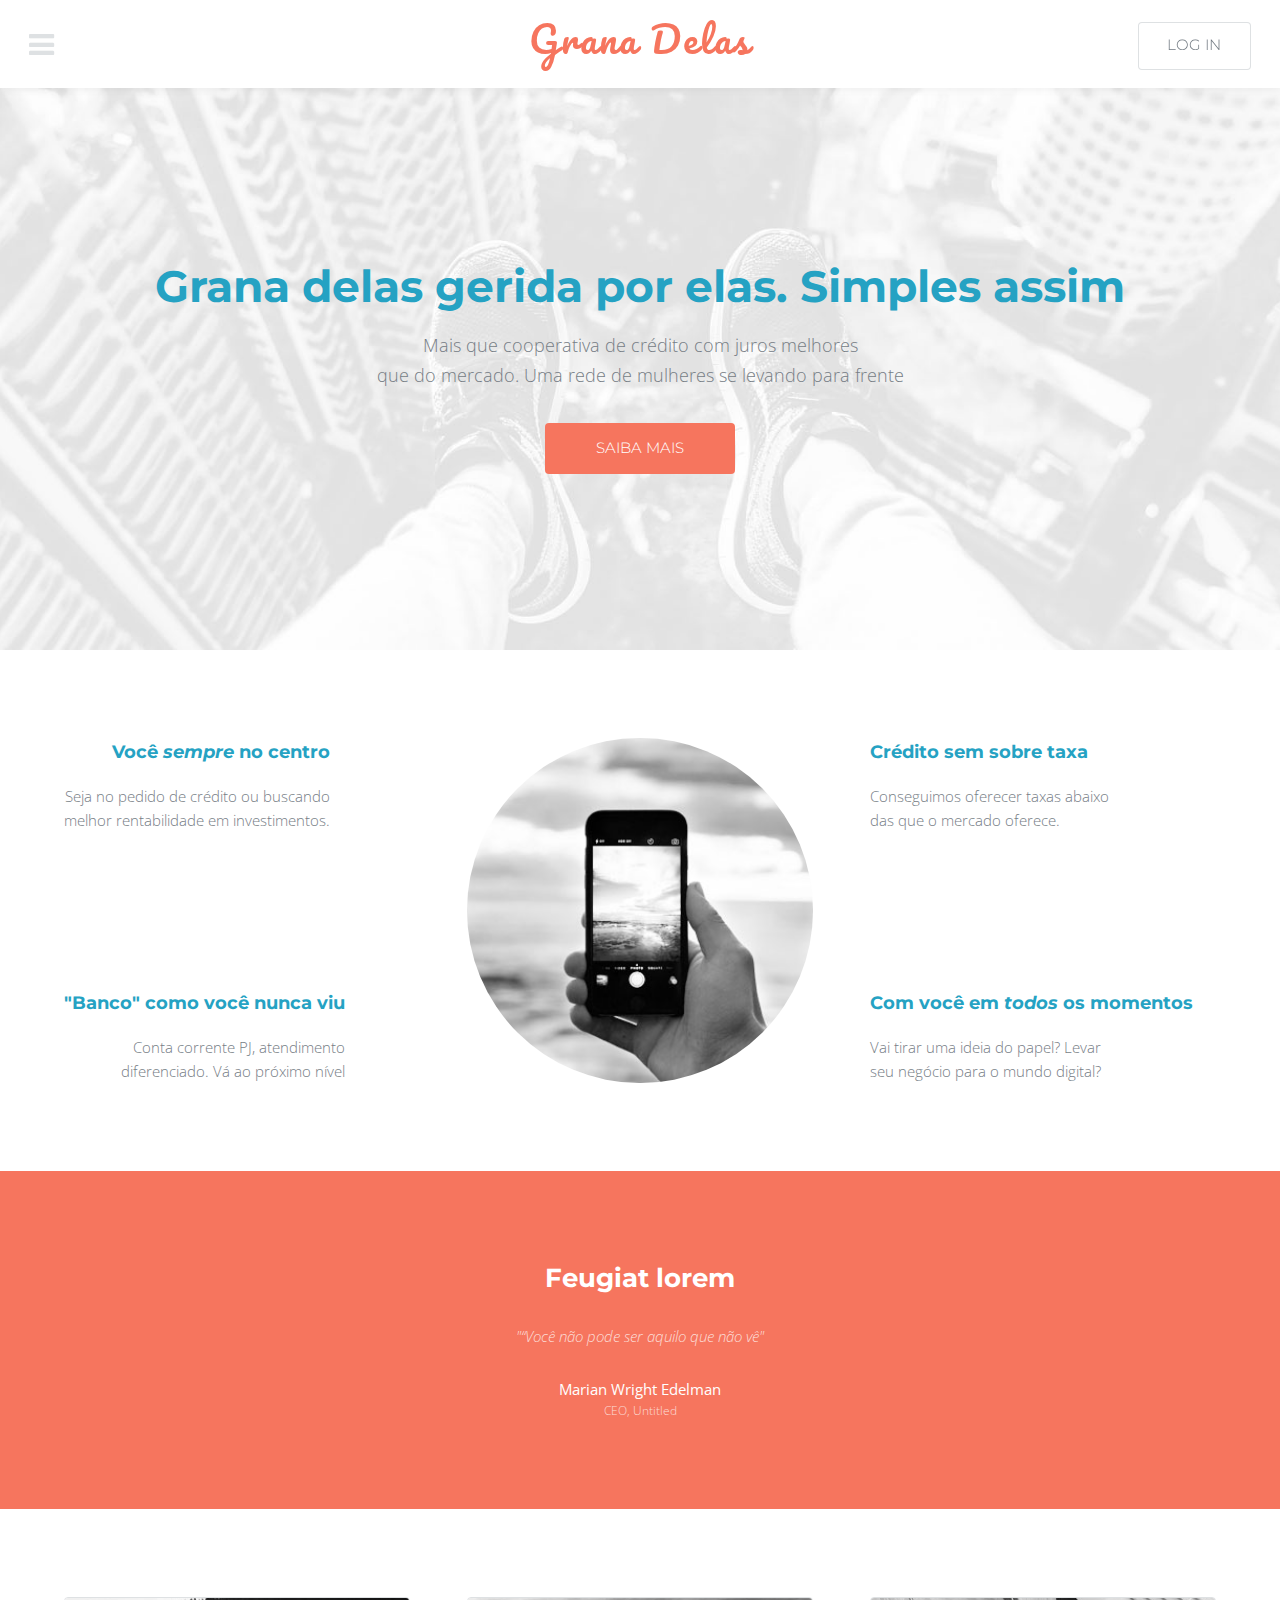
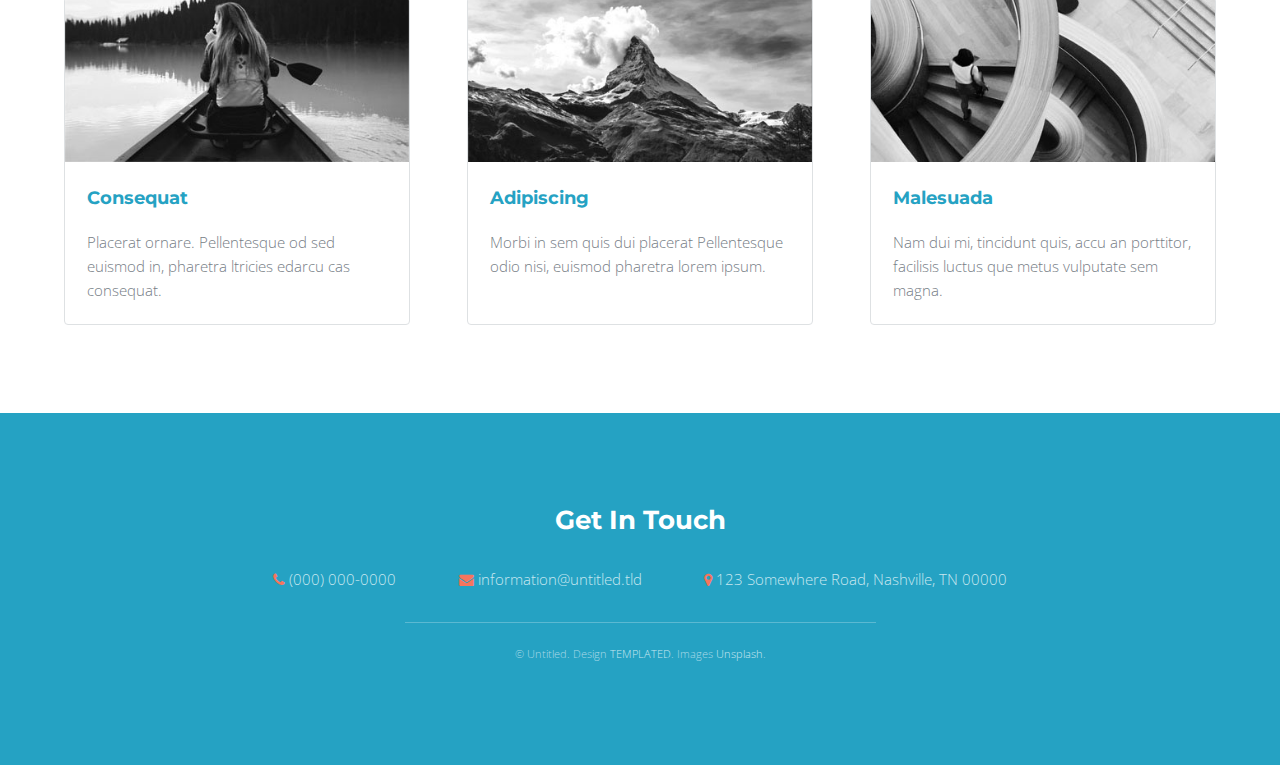
==== commit 0dcc4260: "up" ====
--- a/mega-hack-woman/index.html
+++ b/mega-hack-woman/index.html
@@ -6,7 +6,7 @@
 -->
 <html>
 	<head>
-		<title>Intensify by TEMPLATED</title>
+		<title>Grana Dellas</title>
 		<meta charset="utf-8" />
 		<meta name="viewport" content="width=device-width, initial-scale=1" />
 		<link rel="stylesheet" href="assets/css/main.css" />
@@ -82,10 +82,10 @@
 					<h2>Feugiat lorem</h2>
 					<figure>
 					    <blockquote>
-					        "Morbi in sem quis dui placerat ornare. Pellentesque odio nisi, euismod in, pharetra<br /> magna etiam lorem ultricies in diam. Sed arcu cras consequat."
+					        "“Você não pode ser aquilo que não vê"
 					    </blockquote>
 					    <footer>
-					        <cite class="author">Jane Anderson</cite>
+					        <cite class="author">Marian Wright Edelman</cite>
 					        <cite class="company">CEO, Untitled</cite>
 					    </footer>
 					</figure>
